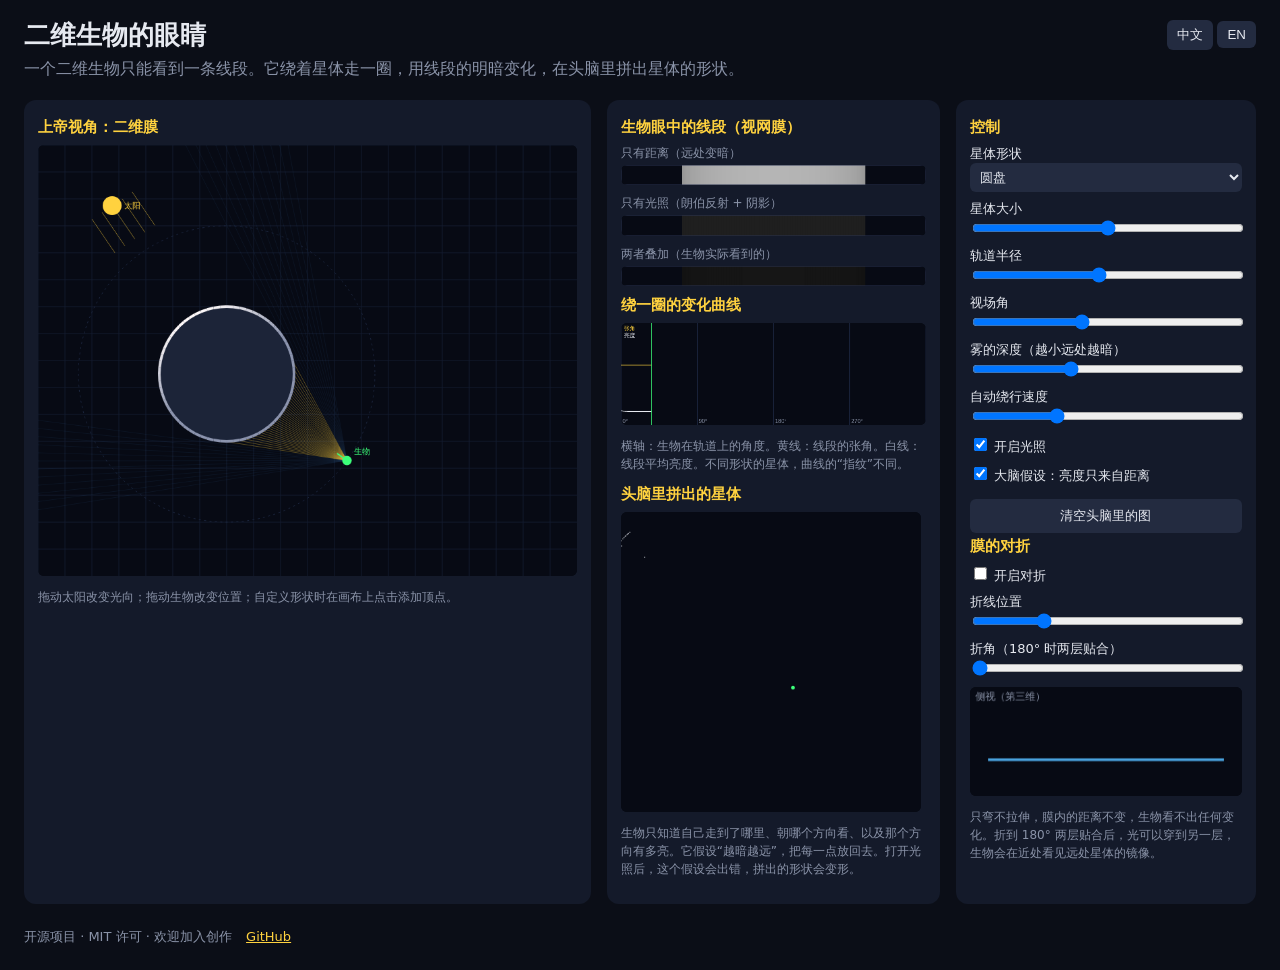
==== index.html @ c470ecf6 "Flatland Vision: a 2D creature's 1D retina, orbit signatures and membrane folding Co-Authored-By: Cl" ====
<!DOCTYPE html>
<html lang="zh">
<head>
<meta charset="utf-8">
<meta name="viewport" content="width=device-width, initial-scale=1">
<title>Flatland Vision · 二维生物的眼睛</title>
<link rel="stylesheet" href="style.css">
</head>
<body>
<header>
  <h1 data-i18n="title">二维生物的眼睛</h1>
  <p class="sub" data-i18n="subtitle">一个二维生物只能看到一条线段。它绕着星体走一圈，用线段的明暗变化，在头脑里拼出星体的形状。</p>
  <div class="lang"><button id="btn-zh">中文</button><button id="btn-en">EN</button></div>
</header>

<main>
  <section class="panel wide">
    <h2 data-i18n="world">上帝视角：二维膜</h2>
    <canvas id="world" width="800" height="640"></canvas>
    <p class="hint" data-i18n="worldHint">拖动太阳改变光向；拖动生物改变位置；自定义形状时在画布上点击添加顶点。</p>
  </section>

  <section class="panel">
    <h2 data-i18n="retina">生物眼中的线段（视网膜）</h2>
    <div class="label" data-i18n="retinaDepth">只有距离（远处变暗）</div>
    <canvas id="retina-depth" width="600" height="40"></canvas>
    <div class="label" data-i18n="retinaLight">只有光照（朗伯反射 + 阴影）</div>
    <canvas id="retina-light" width="600" height="40"></canvas>
    <div class="label" data-i18n="retinaBoth">两者叠加（生物实际看到的）</div>
    <canvas id="retina-both" width="600" height="40"></canvas>

    <h2 data-i18n="signature">绕一圈的变化曲线</h2>
    <canvas id="signature" width="600" height="200"></canvas>
    <p class="hint" data-i18n="sigHint">横轴：生物在轨道上的角度。黄线：线段的张角。白线：线段平均亮度。不同形状的星体，曲线的“指纹”不同。</p>

    <h2 data-i18n="mind">头脑里拼出的星体</h2>
    <canvas id="mind" width="300" height="300"></canvas>
    <p class="hint" data-i18n="mindHint">生物只知道自己走到了哪里、朝哪个方向看、以及那个方向有多亮。它假设“越暗越远”，把每一点放回去。打开光照后，这个假设会出错，拼出的形状会变形。</p>
  </section>

  <section class="panel controls">
    <h2 data-i18n="controls">控制</h2>
    <label><span data-i18n="shape">星体形状</span>
      <select id="shape">
        <option value="circle" data-i18n="circle">圆盘</option>
        <option value="triangle" data-i18n="triangle">三角形</option>
        <option value="square" data-i18n="square">正方形</option>
        <option value="pentagon" data-i18n="pentagon">五边形</option>
        <option value="star" data-i18n="star">五角星</option>
        <option value="crescent" data-i18n="crescent">月牙（非凸）</option>
        <option value="custom" data-i18n="custom">自定义（点击画布）</option>
      </select></label>
    <label><span data-i18n="size">星体大小</span><input type="range" id="size" min="40" max="160" value="100"></label>
    <label><span data-i18n="orbit">轨道半径</span><input type="range" id="orbit" min="150" max="300" value="220"></label>
    <label><span data-i18n="fov">视场角</span><input type="range" id="fov" min="30" max="180" value="90"></label>
    <label><span data-i18n="fog">雾的深度（越小远处越暗）</span><input type="range" id="fog" min="100" max="800" value="350"></label>
    <label><span data-i18n="speed">自动绕行速度</span><input type="range" id="speed" min="0" max="100" value="30"></label>
    <label><input type="checkbox" id="lightOn" checked> <span data-i18n="lightOn">开启光照</span></label>
    <label><input type="checkbox" id="assumeDepth" checked> <span data-i18n="assumeDepth">大脑假设：亮度只来自距离</span></label>
    <button id="clearMind" data-i18n="clearMind">清空头脑里的图</button>

    <h2 data-i18n="fold">膜的对折</h2>
    <label><input type="checkbox" id="foldOn"> <span data-i18n="foldOn">开启对折</span></label>
    <label><span data-i18n="foldPos">折线位置</span><input type="range" id="foldPos" min="440" max="760" value="520"></label>
    <label><span data-i18n="foldAngle">折角（180° 时两层贴合）</span><input type="range" id="foldAngle" min="0" max="180" value="0"></label>
    <canvas id="side" width="300" height="120"></canvas>
    <p class="hint" data-i18n="foldHint">只弯不拉伸，膜内的距离不变，生物看不出任何变化。折到 180° 两层贴合后，光可以穿到另一层，生物会在近处看见远处星体的镜像。</p>
  </section>
</main>

<footer>
  <span data-i18n="footer">开源项目 · MIT 许可 · 欢迎加入创作</span>
  <a href="https://github.com/WalterWood1995/flatland-vision" target="_blank">GitHub</a>
</footer>
<script src="app.js"></script>
</body>
</html>
---- style.css ----
:root { --bg:#0b0e17; --panel:#141a2a; --fg:#e6e9f0; --muted:#8a93a8; --accent:#ffd23f; }
* { box-sizing: border-box; }
body { margin:0; background:var(--bg); color:var(--fg); font-family: system-ui, "Microsoft YaHei", sans-serif; }
header { padding:18px 24px 8px; position:relative; }
header h1 { margin:0 0 6px; font-size:26px; }
header .sub { margin:0; color:var(--muted); max-width:900px; }
.lang { position:absolute; right:24px; top:20px; }
.lang button { background:#232b40; color:var(--fg); border:0; padding:6px 10px; margin-left:4px; border-radius:6px; cursor:pointer; }
main { display:grid; grid-template-columns: minmax(520px, 1.7fr) minmax(320px, 1fr) 300px; gap:16px; padding:12px 24px; }
.panel { background:var(--panel); border-radius:12px; padding:14px; }
.panel h2 { font-size:15px; margin:4px 0 8px; color:var(--accent); }
canvas { display:block; max-width:100%; background:#070a14; border-radius:6px; }
#retina-depth, #retina-light, #retina-both { margin-bottom:10px; width:100%; }
#signature, #mind { width:100%; margin-bottom:6px; }
#mind { width:300px; }
.label { font-size:12px; color:var(--muted); margin:6px 0 3px; }
.hint { font-size:12px; color:var(--muted); line-height:1.5; }
.controls label { display:block; font-size:13px; margin:8px 0; }
.controls input[type=range] { width:100%; }
.controls select { width:100%; background:#232b40; color:var(--fg); border:0; padding:6px; border-radius:6px; }
.controls button { background:#232b40; color:var(--fg); border:0; padding:8px 12px; border-radius:6px; cursor:pointer; width:100%; margin-top:6px; }
#side { width:100%; margin-top:8px; }
footer { padding:12px 24px 24px; color:var(--muted); font-size:13px; }
footer a { color:var(--accent); margin-left:10px; }
@media (max-width:1100px) { main { grid-template-columns:1fr; } }
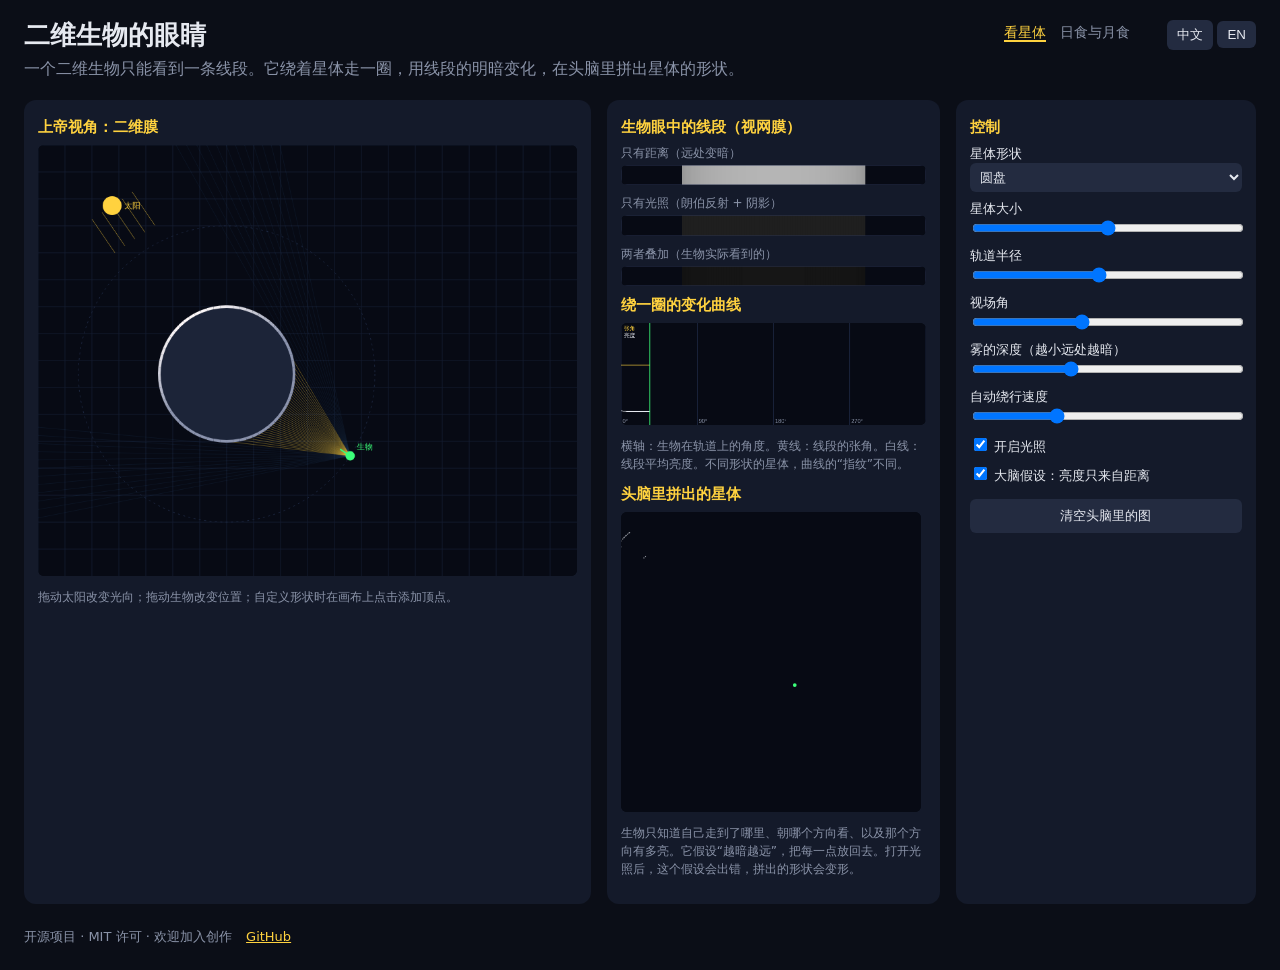
==== commit 54ae7d82: "Remove fold, add seven planet shapes, add separate eclipse simulator Co-Authored-By: Claude Fable 5." ====
--- a/index.html
+++ b/index.html
@@ -10,6 +10,7 @@
 <header>
   <h1 data-i18n="title">二维生物的眼睛</h1>
   <p class="sub" data-i18n="subtitle">一个二维生物只能看到一条线段。它绕着星体走一圈，用线段的明暗变化，在头脑里拼出星体的形状。</p>
+  <nav class="nav"><a href="index.html" class="active" data-i18n="navVision">看星体</a><a href="eclipse.html" data-i18n="navEclipse">日食与月食</a></nav>
   <div class="lang"><button id="btn-zh">中文</button><button id="btn-en">EN</button></div>
 </header>
 
@@ -47,7 +48,13 @@
         <option value="square" data-i18n="square">正方形</option>
         <option value="pentagon" data-i18n="pentagon">五边形</option>
         <option value="star" data-i18n="star">五角星</option>
+        <option value="hexagon" data-i18n="hexagon">六边形</option>
+        <option value="ellipse" data-i18n="ellipse">椭圆</option>
+        <option value="egg" data-i18n="egg">蛋形</option>
+        <option value="rounded" data-i18n="rounded">圆角方形</option>
         <option value="crescent" data-i18n="crescent">月牙（非凸）</option>
+        <option value="gear" data-i18n="gear">齿轮（非凸）</option>
+        <option value="asteroid" data-i18n="asteroid">小行星（随机）</option>
         <option value="custom" data-i18n="custom">自定义（点击画布）</option>
       </select></label>
     <label><span data-i18n="size">星体大小</span><input type="range" id="size" min="40" max="160" value="100"></label>
@@ -59,12 +66,6 @@
     <label><input type="checkbox" id="assumeDepth" checked> <span data-i18n="assumeDepth">大脑假设：亮度只来自距离</span></label>
     <button id="clearMind" data-i18n="clearMind">清空头脑里的图</button>
 
-    <h2 data-i18n="fold">膜的对折</h2>
-    <label><input type="checkbox" id="foldOn"> <span data-i18n="foldOn">开启对折</span></label>
-    <label><span data-i18n="foldPos">折线位置</span><input type="range" id="foldPos" min="440" max="760" value="520"></label>
-    <label><span data-i18n="foldAngle">折角（180° 时两层贴合）</span><input type="range" id="foldAngle" min="0" max="180" value="0"></label>
-    <canvas id="side" width="300" height="120"></canvas>
-    <p class="hint" data-i18n="foldHint">只弯不拉伸，膜内的距离不变，生物看不出任何变化。折到 180° 两层贴合后，光可以穿到另一层，生物会在近处看见远处星体的镜像。</p>
   </section>
 </main>
 
--- a/style.css
+++ b/style.css
@@ -19,7 +19,14 @@
 .controls input[type=range] { width:100%; }
 .controls select { width:100%; background:#232b40; color:var(--fg); border:0; padding:6px; border-radius:6px; }
 .controls button { background:#232b40; color:var(--fg); border:0; padding:8px 12px; border-radius:6px; cursor:pointer; width:100%; margin-top:6px; }
-#side { width:100%; margin-top:8px; }
 footer { padding:12px 24px 24px; color:var(--muted); font-size:13px; }
 footer a { color:var(--accent); margin-left:10px; }
 @media (max-width:1100px) { main { grid-template-columns:1fr; } }
+.nav { position:absolute; right:150px; top:22px; }
+.nav a { color:var(--muted); text-decoration:none; margin-left:14px; font-size:14px; }
+.nav a.active { color:var(--accent); border-bottom:2px solid var(--accent); }
+.legend { font-size:12px; color:var(--muted); margin:6px 0; }
+.sw { display:inline-block; width:12px; height:12px; border-radius:2px; margin:0 4px 0 8px; vertical-align:middle; }
+.sw.sun { background:#fff3a0; } .sw.moon { background:#c8c8c8; } .sw.dark { background:#4a1c1c; } .sw.ground { background:#2a2318; }
+.status { font-size:14px; color:var(--accent); margin:8px 0 12px; min-height:20px; }
+#retina, #sky { width:100%; }
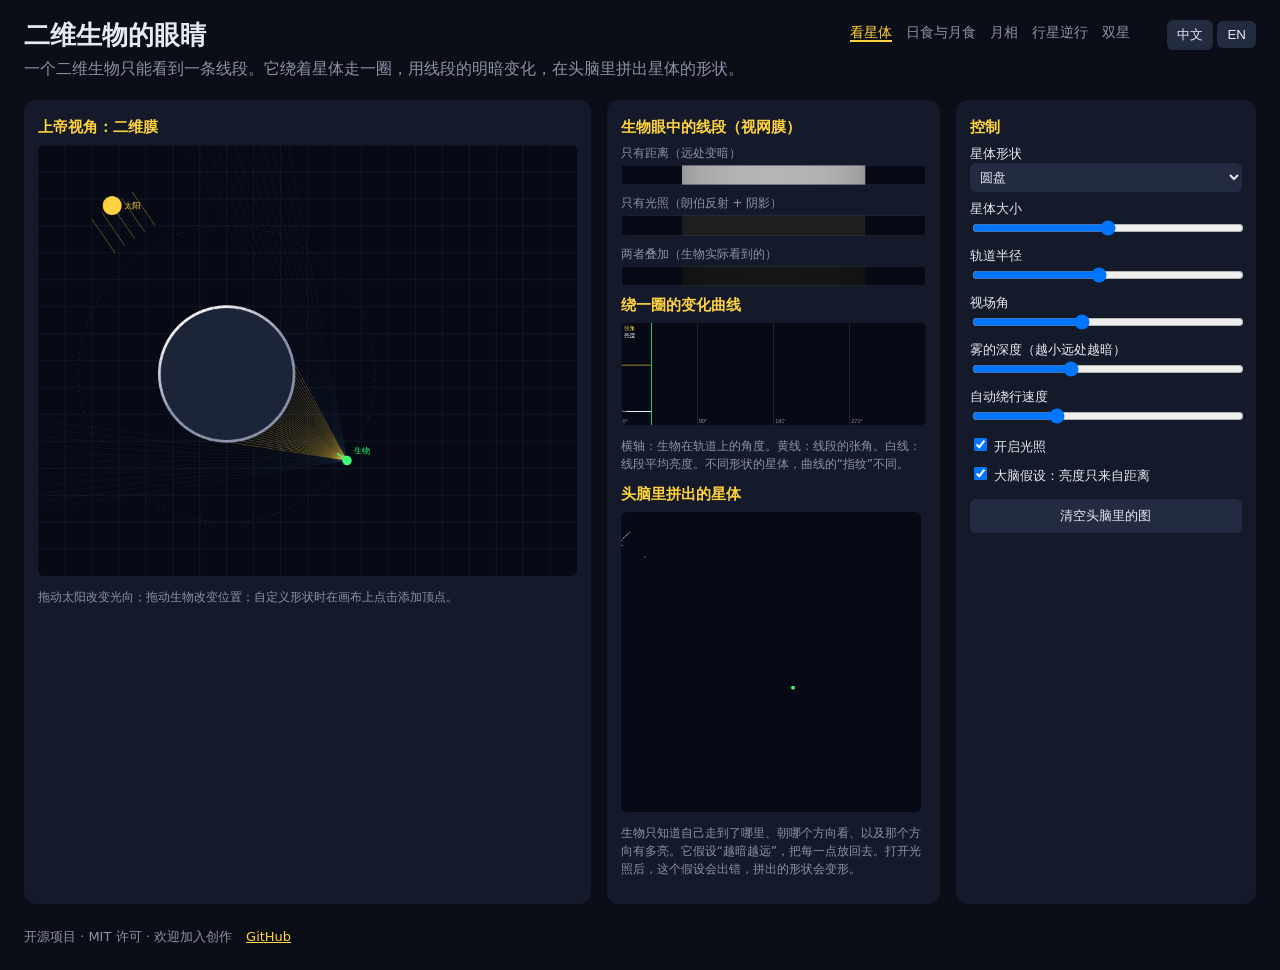
==== commit c445faab: "Add moon phases, retrograde motion and binary star pages with shared navigation Co-Authored-By: Clau" ====
--- a/index.html
+++ b/index.html
@@ -10,7 +10,7 @@
 <header>
   <h1 data-i18n="title">二维生物的眼睛</h1>
   <p class="sub" data-i18n="subtitle">一个二维生物只能看到一条线段。它绕着星体走一圈，用线段的明暗变化，在头脑里拼出星体的形状。</p>
-  <nav class="nav"><a href="index.html" class="active" data-i18n="navVision">看星体</a><a href="eclipse.html" data-i18n="navEclipse">日食与月食</a></nav>
+  <nav class="nav"></nav>
   <div class="lang"><button id="btn-zh">中文</button><button id="btn-en">EN</button></div>
 </header>
 
@@ -73,6 +73,6 @@
   <span data-i18n="footer">开源项目 · MIT 许可 · 欢迎加入创作</span>
   <a href="https://github.com/WalterWood1995/flatland-vision" target="_blank">GitHub</a>
 </footer>
-<script src="app.js"></script>
+<script src="common.js"></script><script src="app.js"></script>
 </body>
 </html>
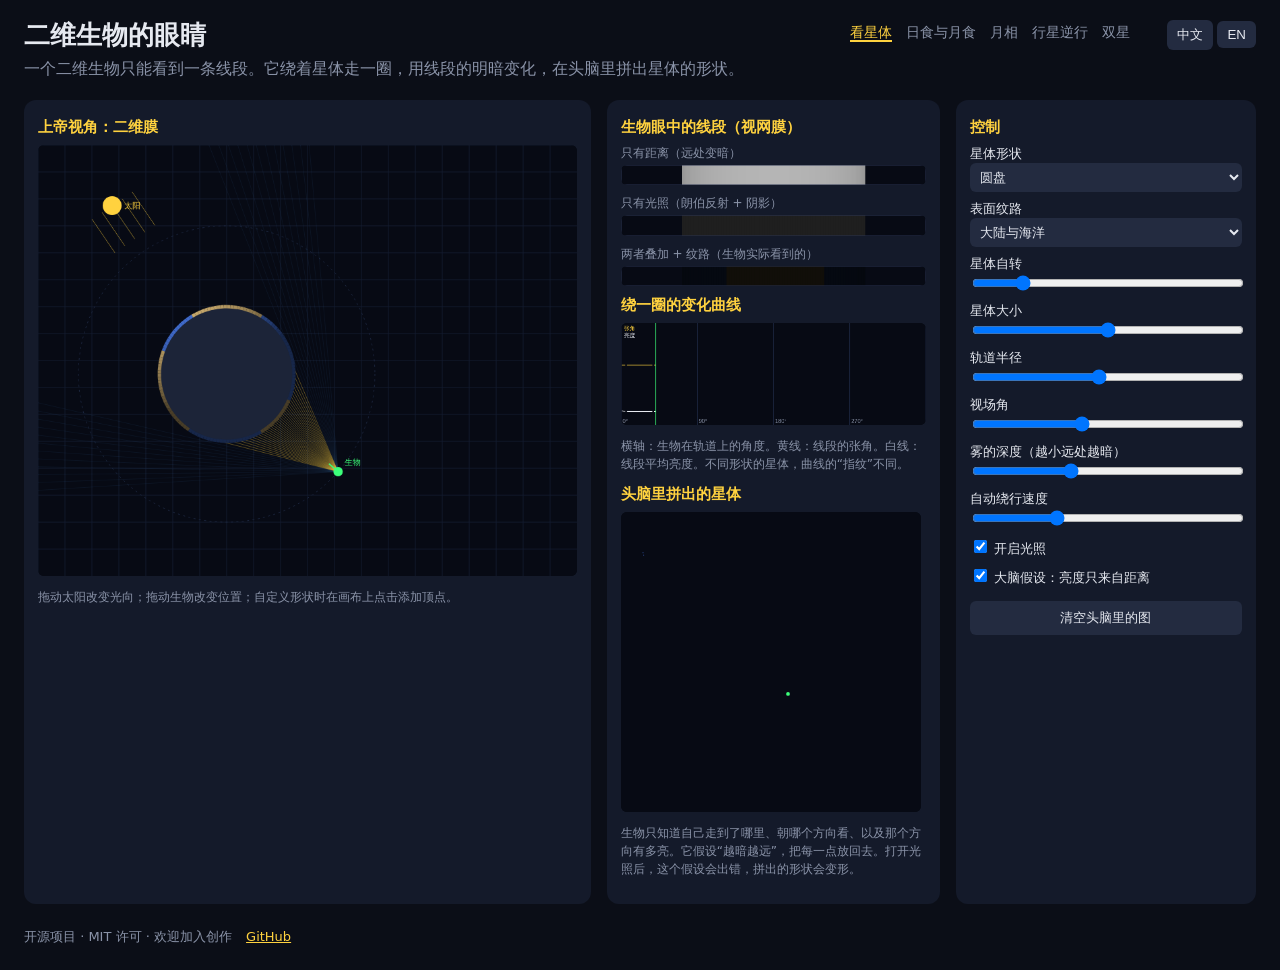
==== commit a4e0061f: "Add surface textures and spin to the planet viewer Co-Authored-By: Claude Fable 5.1 <noreply@anthrop" ====
--- a/index.html
+++ b/index.html
@@ -27,7 +27,7 @@
     <canvas id="retina-depth" width="600" height="40"></canvas>
     <div class="label" data-i18n="retinaLight">只有光照（朗伯反射 + 阴影）</div>
     <canvas id="retina-light" width="600" height="40"></canvas>
-    <div class="label" data-i18n="retinaBoth">两者叠加（生物实际看到的）</div>
+    <div class="label" data-i18n="retinaBoth">两者叠加 + 纹路（生物实际看到的）</div>
     <canvas id="retina-both" width="600" height="40"></canvas>
 
     <h2 data-i18n="signature">绕一圈的变化曲线</h2>
@@ -57,6 +57,16 @@
         <option value="asteroid" data-i18n="asteroid">小行星（随机）</option>
         <option value="custom" data-i18n="custom">自定义（点击画布）</option>
       </select></label>
+    <label><span data-i18n="texture">表面纹路</span>
+      <select id="texture">
+        <option value="continents" data-i18n="texContinents">大陆与海洋</option>
+        <option value="stripes" data-i18n="texStripes">条纹</option>
+        <option value="bands" data-i18n="texBands">宽窄带</option>
+        <option value="spots" data-i18n="texSpots">斑点</option>
+        <option value="noise" data-i18n="texNoise">杂色</option>
+        <option value="none" data-i18n="texNone">无</option>
+      </select></label>
+    <label><span data-i18n="spin">星体自转</span><input type="range" id="spin" min="0" max="60" value="10"></label>
     <label><span data-i18n="size">星体大小</span><input type="range" id="size" min="40" max="160" value="100"></label>
     <label><span data-i18n="orbit">轨道半径</span><input type="range" id="orbit" min="150" max="300" value="220"></label>
     <label><span data-i18n="fov">视场角</span><input type="range" id="fov" min="30" max="180" value="90"></label>
